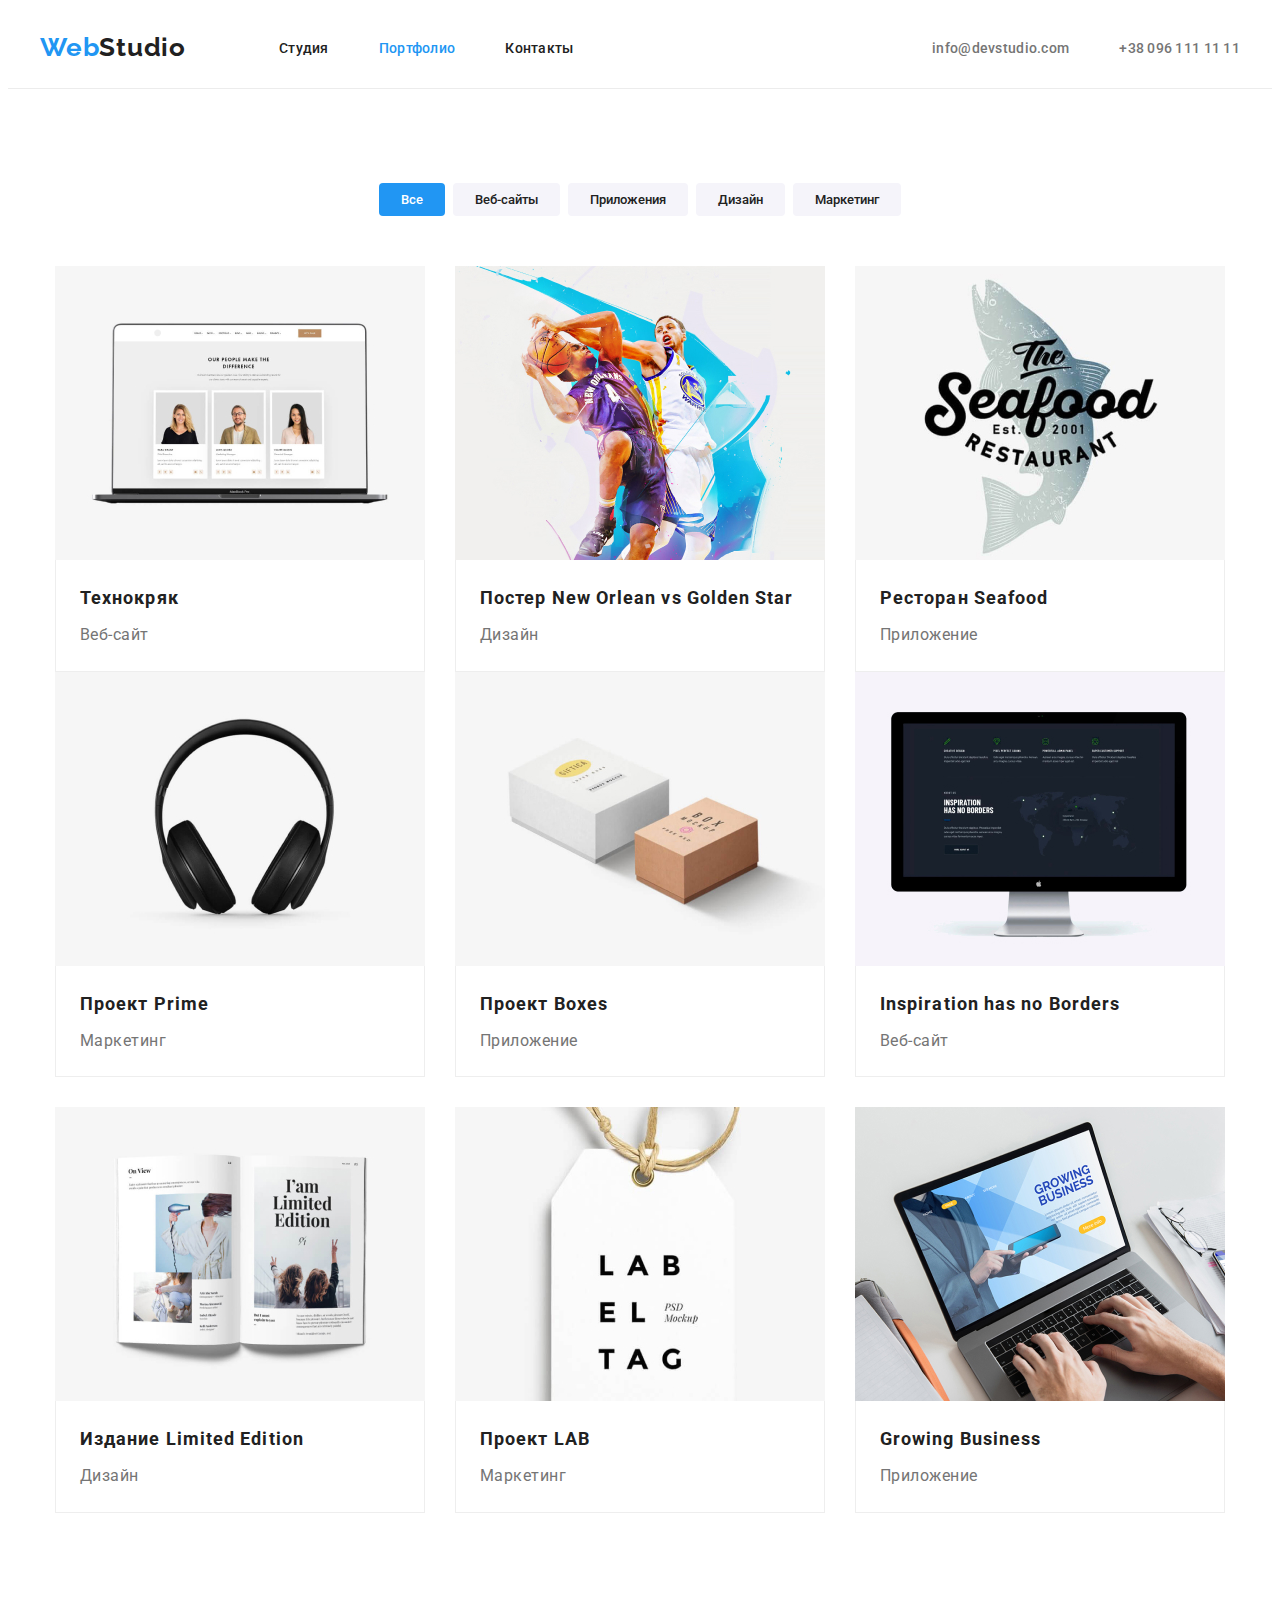
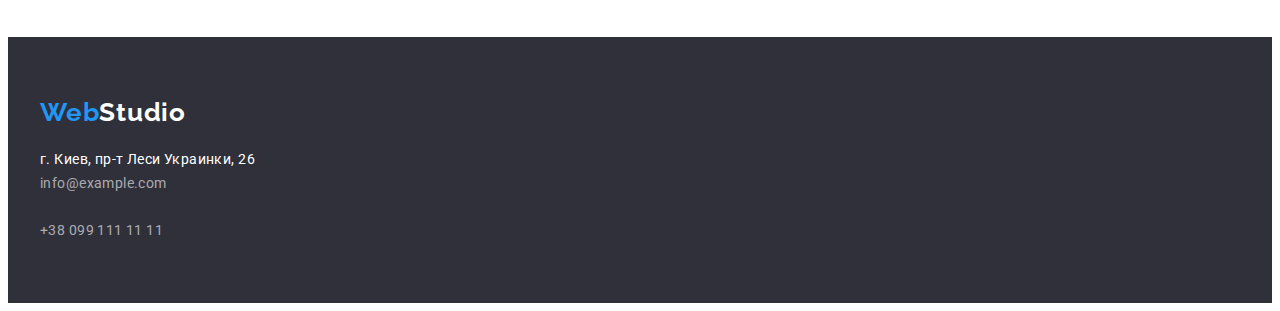
==== portfolio.html @ 6eee2dd3 "дз 3" ====
<!DOCTYPE html>
<html lang="en">
<head>
    <meta charset="UTF-8">
    <meta http-equiv="X-UA-Compatible" content="IE=edge">
    <meta name="viewport" content="width=device-width, initial-scale=1.0">
    <title>Document</title>
    <link rel="preconnect" href="https://fonts.googleapis.com">
    <link rel="preconnect" href="https://fonts.gstatic.com" crossorigin>
    <link href="https://fonts.googleapis.com/css2?family=Raleway:wght@700&family=Roboto:wght@400;500;700;900&display=swap"
          rel="stylesheet">
    <link rel="stylesheet" href="https://cdnjs.cloudflare.com/ajax/libs/modern-normalize/1.1.0/modern-normalize.min.css"
        integrity="sha512-wpPYUAdjBVSE4KJnH1VR1HeZfpl1ub8YT/NKx4PuQ5NmX2tKuGu6U/JRp5y+Y8XG2tV+wKQpNHVUX03MfMFn9Q=="
        crossorigin="anonymous" referrerpolicy="no-referrer" />
    <link rel="stylesheet" href="./css/styles.css" />
</head>
<body class="page">

    <!-- Шапка сайта -->
    
    <header class="page-header">
        <div class="container">
            <nav class="nav">
                <a class="logo first">Web<span class="logo second">Studio</span></a>
                <ul class="site-nav list">
                    <li class="item"><a class="link" href="./index.html">Студия</a></li>
                    <li class="item"><a class="link current" href="./portfolio.html">Портфолио</a></li>
                    <li class="item"><a class="link" href="">Контакты</a></li>
                </ul>
            </nav>
            <ul class="contacts list">
                <li class="item">
                    <a class="info" href="info@devstudio.com">info@devstudio.com</a>
                </li>
                <li class="item">
                    <a class="info" href="+380961111111">+38 096 111 11 11</a>
                </li>
            </ul>
        </div>       
    </header>

    <main class="portfolio">
        <!-- Герой -->
        <section class="section">
            <div class="container">
                <!-- <h1>Наши работы</h1> -->
                <ul class="filter list">
                    <li class="filter-point"><button type="button" class="filter-item current">Все</button></li>
                    <li class="filter-point"><button type="button" class="filter-item">Веб-сайты</button></li>
                    <li class="filter-point"><button type="button" class="filter-item">Приложения</button></li>
                    <li class="filter-point"><button type="button" class="filter-item">Дизайн</button></li>
                    <li class="filter-point"><button type="button" class="filter-item">Маркетинг</button></li>
                </ul>
                
                <ul class="list">
                    <li class="portfolio-item">
                        <a class="link">
                            <img class="cardimage" src="./images/portfolioimg1.jpg" alt="рисунок ноутбука" width="370" />
                            <div class="cardtext">
                                <h2 class="work-title">Технокряк</h2>
                                <p class="work-text">Веб-сайт</p>
                            </div>    
                        </a>
                    </li>
                    <li class="portfolio-item">
                        <a class="link">
                            <img class="cardimage" src="./images/portfolioimg2.jpg" alt="постер двух баскетболистов" width="370" />
                            <div class="cardtext">
                                <h2 class="work-title">Постер New Orlean vs Golden Star</h2>
                                <p class="work-text">Дизайн</p>
                            </div>                            
                        </a>
                    </li>
                    <li class="portfolio-item">
                        <a class="link">
                            <img class="cardimage" src="./images/portfolioimg3.jpg" alt="вывеска рыбного ресторана" width="370" />
                            <div class="cardtext">
                                <h2 class="work-title">Ресторан Seafood</h2>
                                <p class="work-text">Приложение</p>
                            </div>                            
                        </a>
                    </li>
                    <li class="portfolio-item">
                        <a class="link">
                            <img class="cardimage" src="./images/portfolioimg4.jpg" alt="черные наушники" width="370" />
                            <div class="cardtext">
                                <h2 class="work-title">Проект Prime</h2>
                                <p class="work-text">Маркетинг</p>
                            </div>                            
                        </a>
                    </li>
                    <li class="portfolio-item">
                        <a class="link">
                            <img class="cardimage" src="./images/portfolioimg5.jpg" alt="проект боксов" width="370" />
                            <div class="cardtext">
                                <h2 class="work-title">Проект Boxes</h2>
                                <p class="work-text">Приложение</p>
                            </div>                            
                        </a>
                    </li>
                    <li class="portfolio-item">
                        <a class="link">
                            <img class="cardimage" src="./images/portfolioimg6.jpg" alt="моноблок" width="370" />
                            <div class="cardtext">
                                <h2 class="work-title">Inspiration has no Borders</h2>
                                <p class="work-text">Веб-сайт</p>
                            </div>                            
                        </a>
                    </li>
                    <li class="portfolio-item">
                        <a class="link">
                            <img class="cardimage" src="./images/portfolioimg7.jpg" alt="издание лимитед идишен" width="370" />
                            <div class="cardtext">
                                <h2 class="work-title">Издание Limited Edition</h2>
                                <p class="work-text">Дизайн</p>
                            </div>                            
                        </a>
                    </li>
                    <li class="portfolio-item">
                        <a class="link">
                            <img class="cardimage" src="./images/portfolioimg8.jpg" alt="проект лаб" width="370" />
                            <div class="cardtext">
                                <h2 class="work-title">Проект LAB</h2>
                                <p class="work-text">Маркетинг</p>
                            </div>                            
                        </a>
                    </li>
                    <li class="portfolio-item">
                        <a class="link">
                            <img class="cardimage" src="./images/portfolioimg9.jpg" alt="развитие бизнеса" width="370" />
                            <div class="cardtext">
                                <h2 class="work-title">Growing Business</h2>
                                <p class="work-text">Приложение</p>
                            </div>                            
                        </a>
                    </li>
                </ul>
            </div>        
        </section>
    </main>

    <footer class="footer">
        <div class="container">
            <a class="logo first">Web<span class="logo second">Studio</span></a>
            <address class="address">
                г. Киев, пр-т Леси Украинки, 26 <br />
                <a class="contact-info" href="info@example.com">info@example.com</a>
                <br />
                <a class="contact-info" href="+380961111111">+38 099 111 11 11</a>
            </address>
        </div>        
    </footer>
</body>
</html>
---- css/styles.css ----
/* Стили для index.html */

/* Шапка сайта */

:root {
   --title-color: #212121;
   --main-color: #757575;
   --accent-color: #2196F3;
   --footer-contacts: rgba(255, 255, 255, 0.6);
   --main-white: #ffffff;
   --background-team-color: #F5F4FA;
   --button-hover: #188CE8;
}

html {
   box-sizing: border-box;
}


body {
   font-family: 'Roboto', sans-serif;
   color: #757575;
   background-color: var(--main-white);
}

h1,
h2,
h3,
h4,
h5,
h6,
p,ul {
   margin: 0;
   padding: 0;
   list-style: none;
}

img {
   display: block;
}

.container {
   width: 1200px;
   padding-left: 15px;
   padding-right: 15px;
   margin-left: auto;
   margin-right: auto;
}

.section {
   padding-top: 94px;
   padding-bottom: 94px;
}

a {
   text-decoration: none;
}

.list,
.section-list,
.team-list {
   list-style: none;
}

/* Page header */

.page-header {
   border-bottom: 1px solid #ECECEC;
}

.page-header .container {
   display: flex;
}

/* Logo */

.logo {
   font-family: 'Raleway';
   font-weight: 700;
   font-size: 26px;
   line-height: 1.2;
   letter-spacing: 0.03em;
   
}

.logo.first {
   color: var(--accent-color);
}

.logo.second {
   color: var(--title-color);
}

.footer .second {
   color: var(--main-white);
}

 /* Site nav */

 .nav {
   display: flex;
   align-items: center;
 }

 .contacts {
   display: flex;
   align-items: center;
   margin-left: auto;
 }

 .site-nav>.item:not(:last-child),
 .contacts>.item:not(:last-child) {
    margin-right: 50px;
 }

 .site-nav {
    display: flex;
    padding: 0;
    margin-left: 93px;
 }

 .site-nav .link {
    display: block;
    padding-top: 32px;
    padding-bottom: 32px;
    color: var(--title-color);
    font-weight: 500;
    font-size: 14px;
    line-height: 1.15;
    letter-spacing: 0.02em;
 }

 .site-nav .current {
    color: var(--accent-color);
 }

 .contacts .info {
    display: block;
    padding-top: 32px;
    padding-bottom: 32px;
    color: var(--main-color);
    font-weight: 500;
    line-height: 1.15;
    letter-spacing: 0.02em;
    font-size: 14px;
 }

 .info:hover,
 .info:focus,
 .contact-info:hover,
 .contact-info:focus,
 .link:hover,
 .link:focus {
    color: var(--accent-color);
 }

 /* Hero */

 .hero {
    background-color: #2F303A;
    text-align: center;
    padding: 200px 0;
 }


 .only .hero-title {
    font-weight: 900;
    font-size: 44px;
    line-height: 1.4;
    letter-spacing: 0.06em;
    text-transform: uppercase;
    margin: 0 auto 30px;
    color: var(--main-white);
 }

 .button {
    font-family: inherit;
    font-weight: 700;
    font-size: 16px;
    line-height: 1.9;
    letter-spacing: 0.06em;
    color: var(--main-white);
    background-color: var(--accent-color);
    text-align: center;
    align-items: center;
   
    padding: 10px 32px;
    box-shadow: 0px 4px 4px rgba(0, 0, 0, 0.15);
    border-radius: 4px;
   }
    
 

 .button:hover,
 .button:focus {
    background-color: #188CE8;
    color: var(--main-white);
    
 }

 /* Чему уделяем внимание */

 .dignity {
   display: flex;
   flex-wrap: wrap;
 }
 
 .value {
   padding-top: 94px;
 }

 .dignity .title {
    font-weight: 700;
    font-size: 14px;
    line-height: 1.2;
    letter-spacing: 0.03em;
    text-transform: uppercase;
    color: var(--title-color);
    margin-top: 0;
    margin-bottom: 10px;
 }

 .dignity > .item {
   width: 270px;
 }

 .item:not(:last-child) {
   margin-right: 30px;
 }

 .dignity > .list {
   justify-content: ;
 }
 .word {
    font-size: 14px;
    line-height: 1.7;
    letter-spacing: 0.03em;
 }

 


 /* Чем мы заниемся */

 .section-title {
    font-weight: 700;
    font-size: 36px;
    line-height: 1.2;
    letter-spacing: 0.03em;
    text-align: center;
    color: var(--title-color);
    margin-bottom: 50px;
    margin-top: 94px;
 }

 .section-list {
   display: flex;
   justify-content: center;
 }

 .section-list .item:not(:last-child) {
   margin-right: 30px;
 }

 /* Our team */

 .team-list {
   display: flex;
   justify-content: center;
 }

 .team-players {
   width: 270px;
   background: #FFFFFF;
   margin-right: 30px;
   box-shadow: 0px 1px 3px rgba(0, 0, 0, 0.12), 0px 1px 1px rgba(0, 0, 0, 0.14), 0px 2px 1px rgba(0, 0, 0, 0.2);
   border-radius: 0px 0px 4px 4px;
 }

 .team-players:last-child {
   margin-right: 0;
 }

 .teamcard {
   padding-top: 30px;
   padding-bottom: 30px;
 }

 .team-player {
   font-weight: 500;
   font-size: 16px;
   line-height: 1.2;
   text-align: center;
   letter-spacing: 0.03em;
   color: var(--title-color);
 }

 .post {
    font-size: 16px;
    line-height: 1.2;
    letter-spacing: 0.03em;
    text-align: center;
    margin-top: 10px;
 }

 /* Footer */

 .footer {
    background-color: #2F303A;
    padding: 60px 0;
 }

 .address {
    font-size: 14px;
    font-style: inherit;
    line-height: 1.7;
    letter-spacing: 0.03em;
    color: var(--main-white);
    margin-top: 20px;
 }

 .contact-info {
    display: block;
    font-size: 14px;
    line-height: 1.7;
    letter-spacing: 0.03em;
    color: var(--footer-contacts);
 }

 /* Cтили для portfolio.html */

 /* Кнопки фильтра */

 .container .filter {
   display: flex;
   justify-content: center;
   margin-bottom: 50px;
 }

 .filter .filter-point:not(:last-child) {
   margin-right: 8px;
 }

 .filter-item {
    font-family: inherit;
    font-weight: 500;
    line-height: 1.6;
    cursor: pointer;
    padding: 6px 22px;
    text-align: center;
    border-radius: 4px;
    border: none;
    color: var(--title-color);
    background: var(--background-team-color)
   
 }

.filter-item:hover,
.filter-item:focus,
.filter .current {
   background-color: var(--accent-color);
   color: var(--main-white);
}

 /* Список работ */

 .list {
    display: flex;
    flex-wrap: wrap;
    justify-content: center;
    
 }

 .portfolio-item {
   margin-right: 30px;
   margin-bottom: 30px;
   width: 370px;
 }

 .portfolio-item:nth-child(3n) {
   margin-right: 0;
 }

 .portfolio-item:nth-child(-n + 3) {
   margin-bottom: 0;
 }
 .work-title {
    font-weight: 700;
    font-size: 18px;
    line-height: 2;
    letter-spacing: 0.06em;
    margin-bottom: 4px;
    color: var(--title-color);
 }

 .work-text {
    font-size: 16px;
    line-height: 1.9;
    letter-spacing: 0.03em;
    color: var(--main-color)
 }

 .work-title:hover,
 .work-title:focus,
 .work-text:hover,
 .work-text:focus {
   color: var(--accent-color);
 }

 .cardtext {
   border: 1px solid #EEEEEE;
   border-top: none;
   padding: 20px 24px;
 }
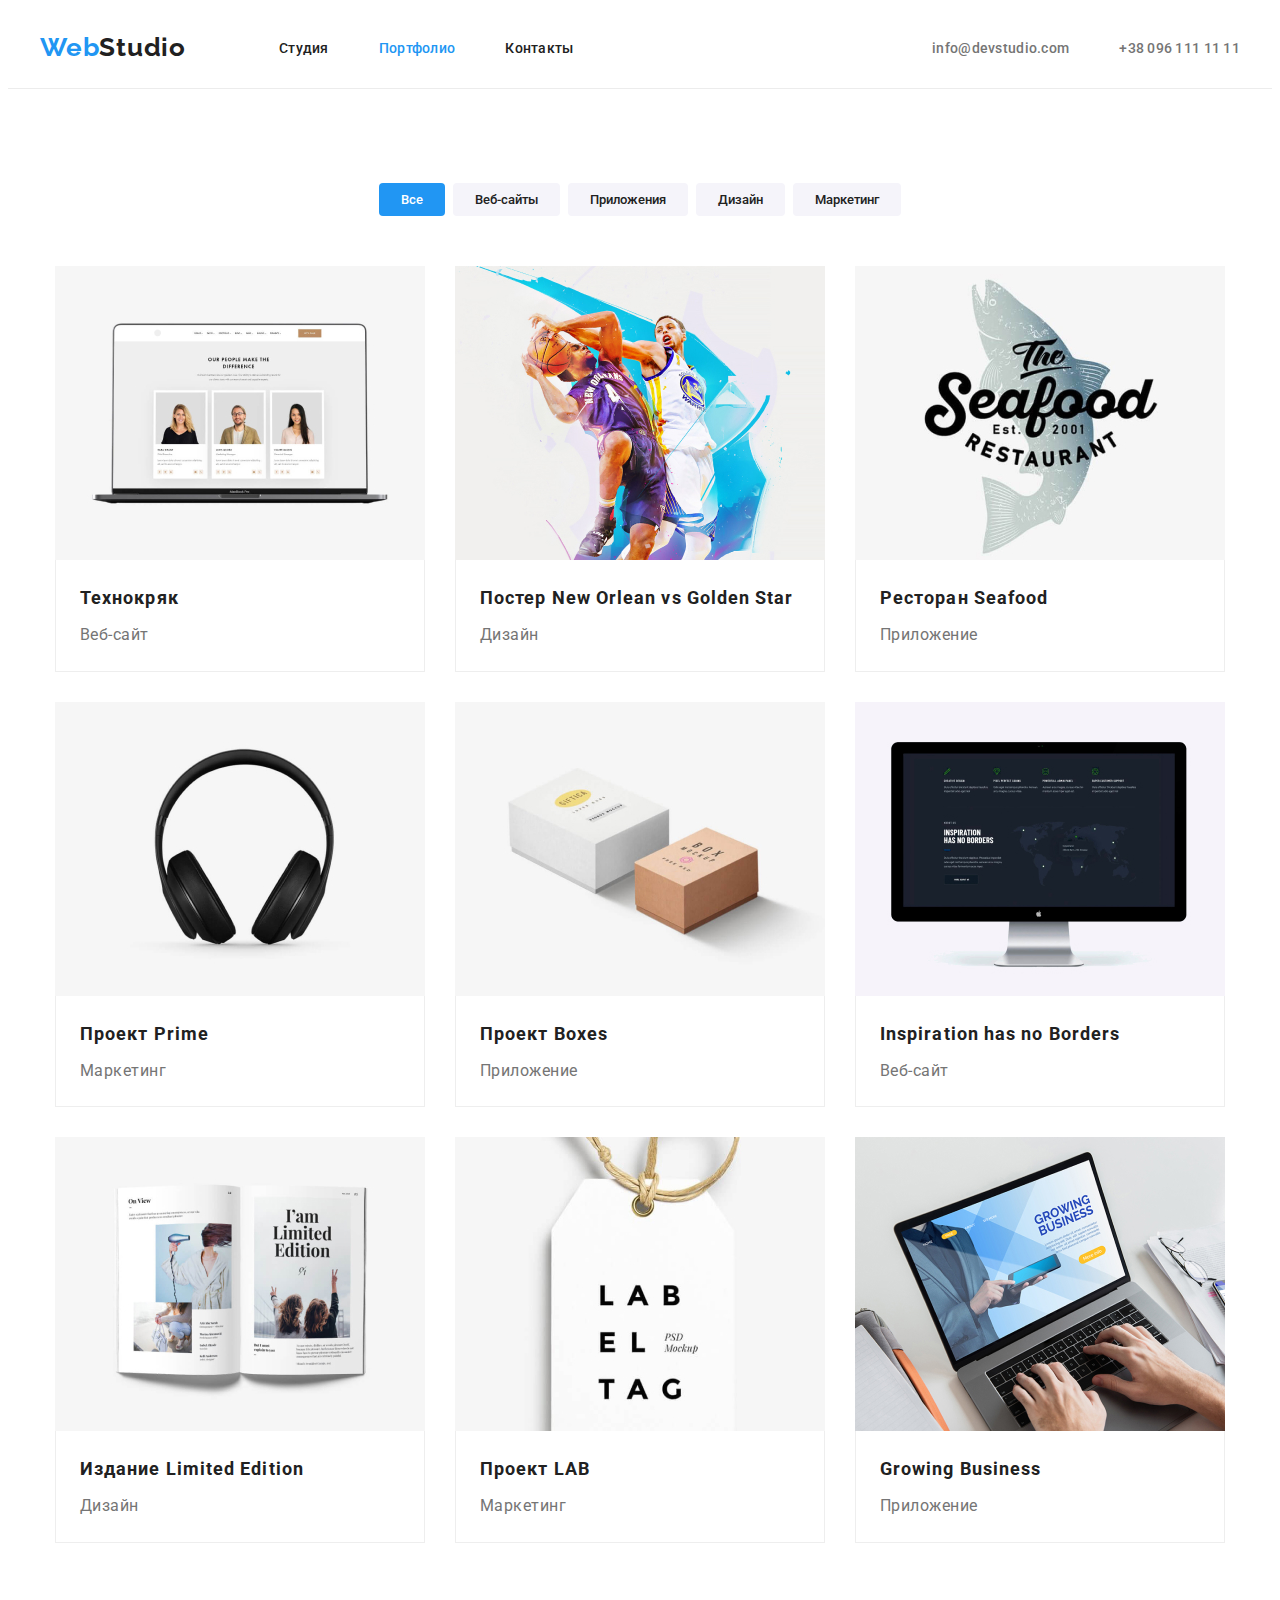
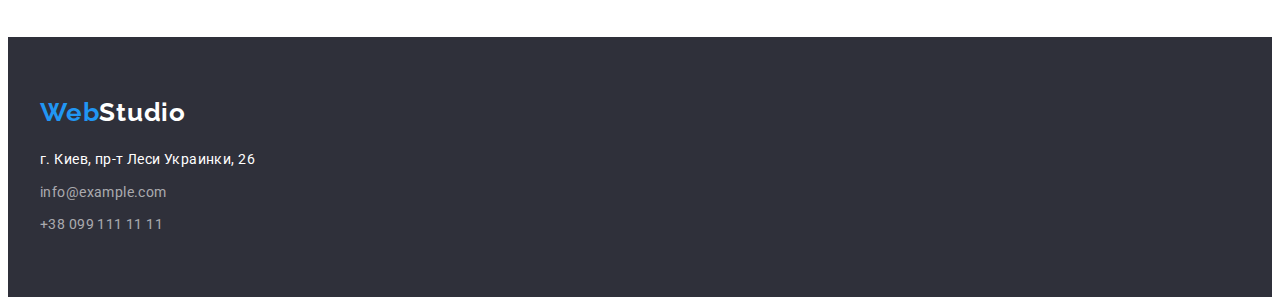
==== commit 025611ee: "comit" ====
--- a/portfolio.html
+++ b/portfolio.html
@@ -143,9 +143,8 @@
         <div class="container">
             <a class="logo first">Web<span class="logo second">Studio</span></a>
             <address class="address">
-                г. Киев, пр-т Леси Украинки, 26 <br />
+                г. Киев, пр-т Леси Украинки, 26 
                 <a class="contact-info" href="info@example.com">info@example.com</a>
-                <br />
                 <a class="contact-info" href="+380961111111">+38 099 111 11 11</a>
             </address>
         </div>        
--- a/css/styles.css
+++ b/css/styles.css
@@ -156,12 +156,12 @@
 
  /* Hero */
 
+
  .hero {
     background-color: #2F303A;
     text-align: center;
     padding: 200px 0;
  }
-
 
  .only .hero-title {
     font-weight: 900;
@@ -241,7 +241,11 @@
 
 
  /* Чем мы заниемся */
-
+ 
+ .section-work {
+   margin-top: 94px;
+   margin-bottom: 94px;
+ }
  .section-title {
     font-weight: 700;
     font-size: 36px;
@@ -250,7 +254,7 @@
     text-align: center;
     color: var(--title-color);
     margin-bottom: 50px;
-    margin-top: 94px;
+    
  }
 
  .section-list {
@@ -263,6 +267,24 @@
  }
 
  /* Our team */
+
+ .section-team {
+   height: 648px;
+   background: #E5E5E5;
+   margin-top: 66px;
+   margin-bottom: 28px;
+ }
+
+ .section-title-team {
+   font-weight: 700;
+   font-size: 36px;
+   line-height: 42px;
+   text-align: center;
+   letter-spacing: 0.03em;
+   color: #212121;
+   margin-bottom: 50px;
+   padding-top: 94px;
+ }
 
  .team-list {
    display: flex;
@@ -325,6 +347,7 @@
     line-height: 1.7;
     letter-spacing: 0.03em;
     color: var(--footer-contacts);
+    margin-top: 9px;
  }
 
  /* Cтили для portfolio.html */
@@ -381,9 +404,10 @@
    margin-right: 0;
  }
 
- .portfolio-item:nth-child(-n + 3) {
-   margin-bottom: 0;
- }
+ .portfolio-item:nth-child(n + 7) {
+   margin-bottom: 0px;
+ }
+
  .work-title {
     font-weight: 700;
     font-size: 18px;
@@ -407,6 +431,8 @@
    color: var(--accent-color);
  }
 
+ 
+
  .cardtext {
    border: 1px solid #EEEEEE;
    border-top: none;
